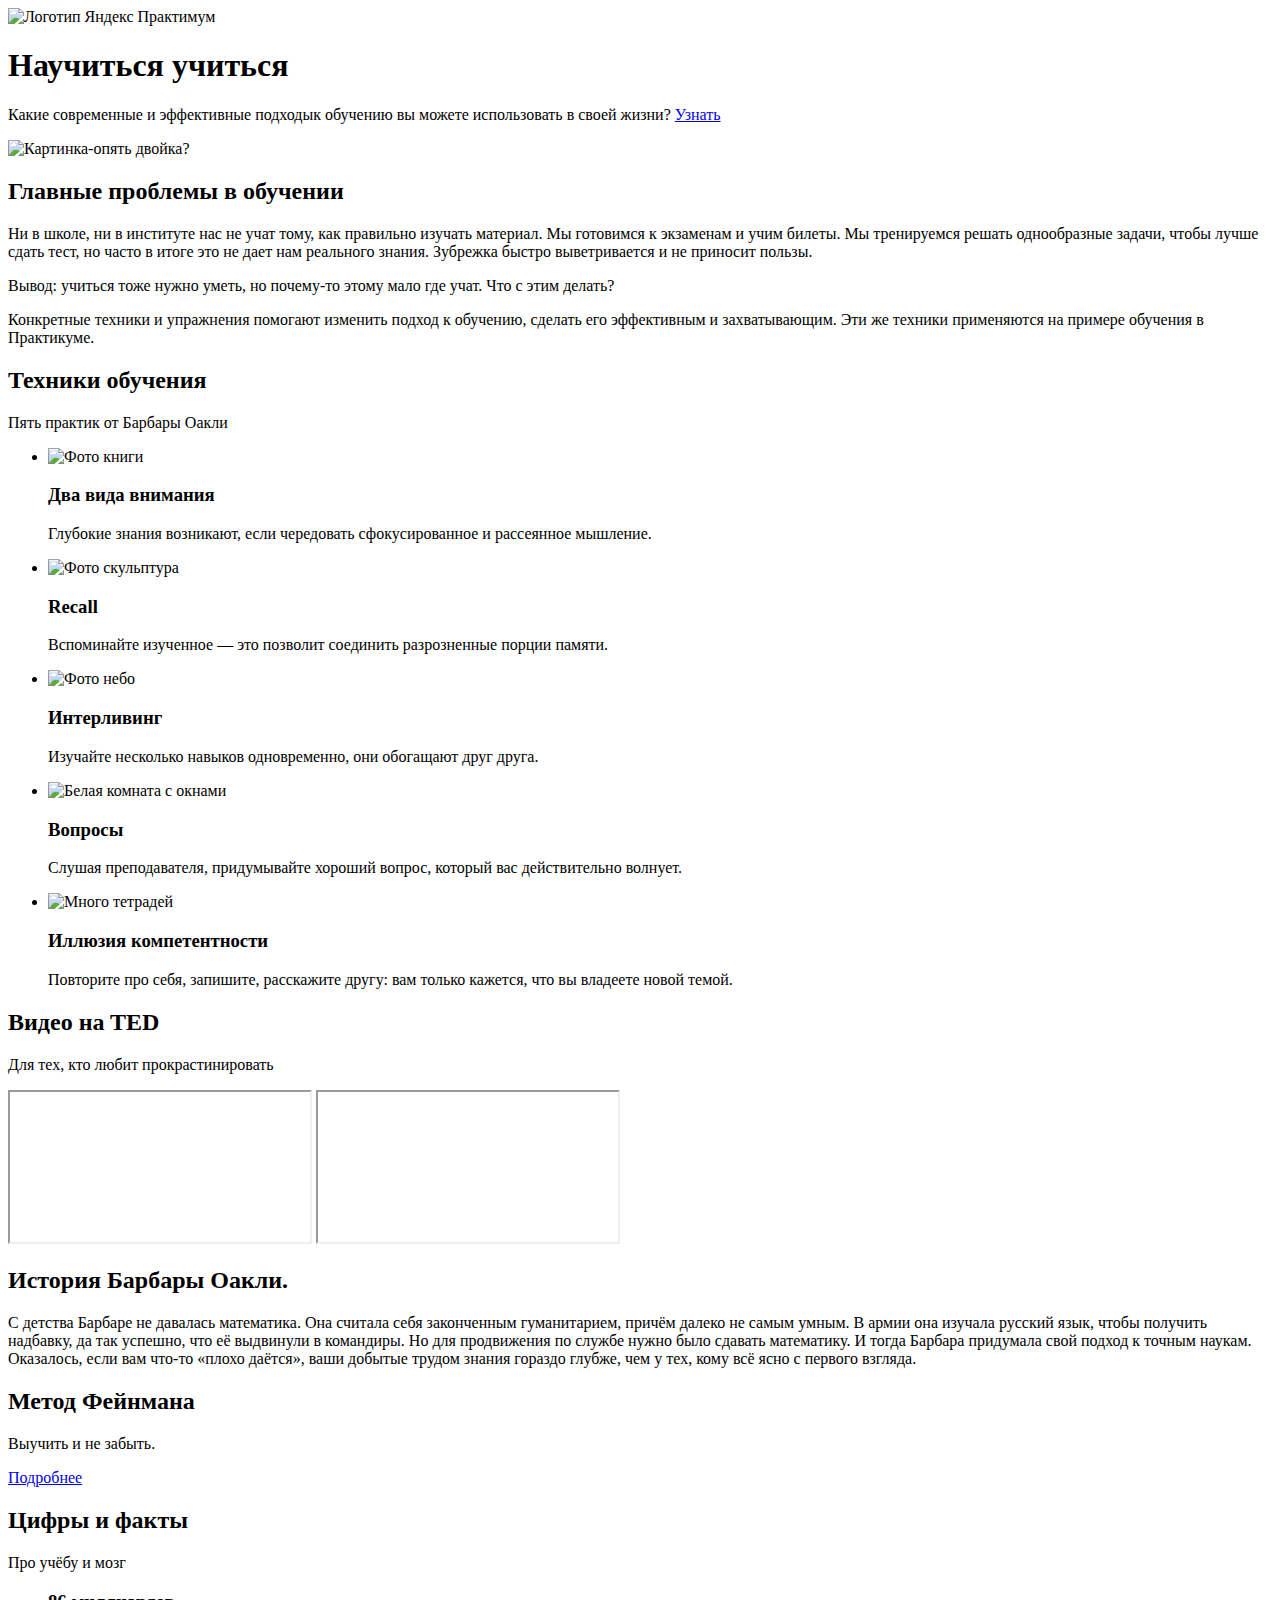
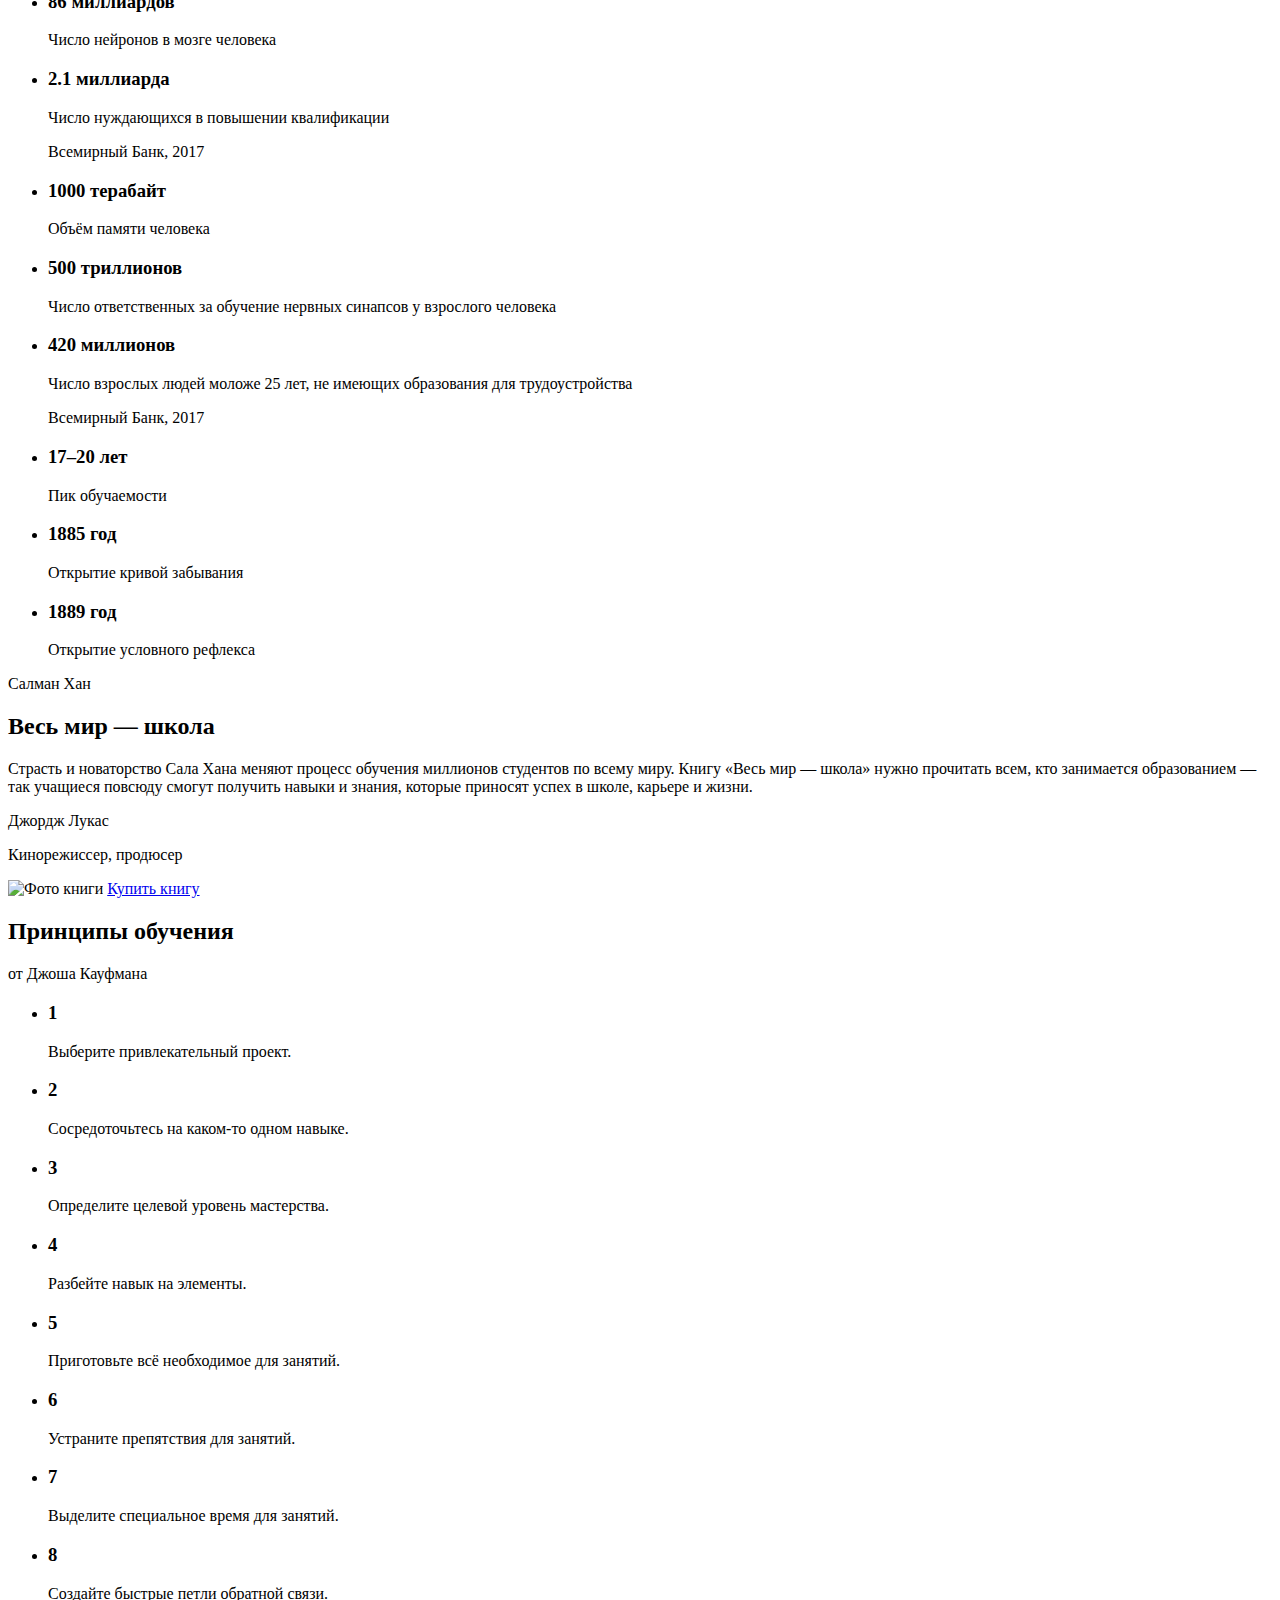
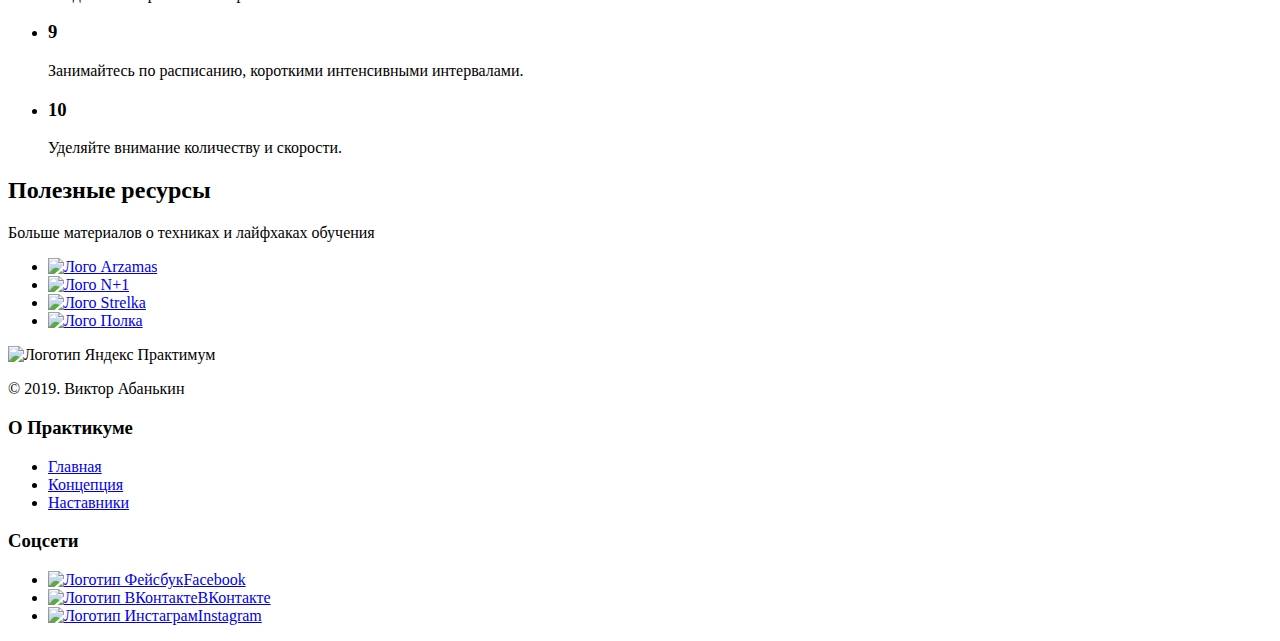
==== index.html @ f5aa92da "Доп. проект" ====
<!DOCTYPE html>
<html lang="ru">

<head>
  <meta charset="UTF-8">
  <meta name="viewport" content="width=device-width, initial-scale=1.0">
  <meta name="description" content="Проектная работа №2 Александра Валышева на Яндекс.Практикуме">
  <meta name="keywords" content="principles, methods, training">
  <meta name="author" content="Александр Валышев">
  <link rel="stylesheet" href="./pages/index.css">
  <title>Научиться учиться</title>
</head>

<body>
  <div class="page">
    <header class="header">
      <img class="logo logo_place_header" src="./images/images_sprint-1/logo/logo_place_header.svg"
        alt="Логотип Яндекс Практимум">
      <h1 class="header__title">Научиться учиться</h1>
      <p class="header__subtitle">Какие современные и эффективные подходык обучению
        вы можете использовать в своей жизни? <a href="#" class="header__link"> Узнать </a></p>
      <img class="header__main-illustration" src="./images/images_sprint-1/header-image.png"
        alt="Картинка-опять двойка?">
      <div class="rotation header__square-pic"></div>
    </header>

    <main class="content">
      <section class="description">
        <div class="two-columns">
          <h2 class="two-columns__brief">Главные проблемы в обучении</h2>
          <div class="two-columns__main-text">
            <p class="two-columns__paragraph">Ни в школе, ни в институте нас не учат тому,
              как правильно изучать материал. Мы готовимся к экзаменам и учим билеты.
              Мы тренируемся решать однообразные задачи, чтобы лучше сдать тест,
              но часто в итоге это не дает нам реального знания. Зубрежка быстро выветривается и не приносит пользы.</p>
            <p class="two-columns__paragraph"><span class="two-columns__span-accent">Вывод:</span>
              учиться тоже нужно уметь, но почему-то этому мало где учат. Что с этим делать?</p>
            <p class="two-columns__paragraph">Конкретные техники и упражнения помогают изменить подход к обучению,
              сделать его эффективным и захватывающим. Эти же техники применяются на примере обучения в Практикуме.</p>
          </div>
        </div>
      </section>

      <section class="techniques">
        <h2 class="section-title">Техники обучения</h2>
        <p class="section-subtitle">Пять практик от Барбары Оакли</p>
        <ul class="cards">
          <li class="cards__item">
            <img class="cards__image" src="./images/images_sprint-2/cards-attention.png" alt="Фото книги">
            <h3 class="cards__title">Два вида внимания</h3>
            <p class="cards__description">Глубокие знания возникают, если чередовать сфокусированное и
              рассеянное мышление.</p>
          </li>
          <li class="cards__item">
            <img class="cards__image" src="./images/images_sprint-2/cards-recall.png" alt="Фото скульптура">
            <h3 class="cards__title">Recall</h3>
            <p class="cards__description">Вспоминайте изученное — это позволит соединить разрозненные порции памяти.</p>
          </li>
          <li class="cards__item">
            <img class="cards__image" src="./images/images_sprint-2/cards-interliving.png" alt="Фото небо">
            <h3 class="cards__title">Интерливинг</h3>
            <p class="cards__description">Изучайте несколько навыков одновременно, они обогащают друг друга.</p>
          </li>
          <li class="cards__item">
            <img class="cards__image" src="./images/images_sprint-2/cards-question.png" alt="Белая комната с окнами">
            <h3 class="cards__title">Вопросы</h3>
            <p class="cards__description">Слушая преподавателя, придумывайте хороший вопрос, который вас действительно
              волнует.</p>
          </li>
          <li class="cards__item">
            <img class="cards__image" src="./images/images_sprint-2/cards-competence.png" alt="Много тетрадей">
            <h3 class="cards__title">Иллюзия компетентности</h3>
            <p class="cards__description">Повторите про себя, запишите, расскажите другу: вам только кажется, что вы
              владеете новой темой.</p>
          </li>
        </ul>
      </section>

      <section class="video">
        <h2 class="section-title">Видео нa TED</h2>
        <p class="section-subtitle">Для тех, кто любит прокрастинировать</p>
        <div class="video__iframes">
          <iframe class="video__iframe" src="https://www.youtube.com/embed/5MgBikgcWnY"
            allow="accelerometer; autoplay; encrypted-media; gyroscope; picture-in-picture" allowfullscreen></iframe>
          <iframe class="video__iframe" src="https://www.youtube.com/embed/arj7oStGLkU"
            allow="accelerometer; autoplay; encrypted-media; gyroscope; picture-in-picture" allowfullscreen></iframe>
        </div>
      </section>

      <section class="oakley">
        <div class="two-columns">
          <h2 class="two-columns__brief">История Барбары Оакли.</h2>
          <div class="two-columns__main-text">
            <p class="two-columns__paragraph">С детства Барбаре не давалась математика.
              Она считала себя законченным гуманитарием, причём далеко не самым умным.
              В армии она изучала русский язык, чтобы получить надбавку, да так успешно,
              что её выдвинули в командиры. Но для продвижения по службе нужно было сдавать математику.
              И тогда Барбара придумала свой подход к точным наукам.
              Оказалось, если вам что-то «плохо даётся», ваши добытые трудом знания гораздо глубже,
              чем у тех, кому всё ясно с первого взгляда.</p>
          </div>
        </div>
      </section>

      <section class="feinman">
        <h2 class="feinman__title">Метод Фейнмана</h2>
        <p class="feinman__subtitle">Выучить и не забыть.</p>
        <a href="#" class="feinman__link">Подробнее</a>
        <!-- <img class="feinman__image" src="./images/images_sprint-1/feynman.png" alt="Фото Фейнмана"> -->
      </section>

      <section class="digits">
        <h2 class="section-title">Цифры и факты</h2>
        <p class="section-subtitle">Про учёбу и мозг</p>
        <ul class="table">
          <li class="table__cell">
            <h3 class="table__heading">86 миллиардов</h3>
            <p class="table__text">Число нейронов в мозге человека</p>
          </li>
          <li class="table__cell">
            <h3 class="table__heading">2.1 миллиарда</h3>
            <p class="table__text">Число нуждающихся в повышении квалификации</p>
            <p class="table__text">Всемирный Банк, 2017</p>
          </li>
          <li class="table__cell">
            <h3 class="table__heading">1000 терабайт</h3>
            <p class="table__text">Объём памяти человека</p>
          </li>
          <li class="table__cell">
            <h3 class="table__heading">500 триллионов</h3>
            <p class="table__text">Число ответственных за обучение нервных синапсов у взрослого человека</p>
          </li>
          <li class="table__cell">
            <h3 class="table__heading">420 миллионов</h3>
            <p class="table__text">Число взрослых людей моложе 25 лет, не имеющих образования для трудоустройства</p>
            <p class="table__text">Всемирный Банк, 2017</p>
          </li>
          <li class="table__cell">
            <h3 class="table__heading">17–20 лет</h3>
            <p class="table__text">Пик обучаемости</p>
          </li>
          <li class="table__cell">
            <h3 class="table__heading">1885 год</h3>
            <p class="table__text">Открытие кривой забывания</p>
          </li>
          <li class="table__cell">
            <h3 class="table__heading">1889 год</h3>
            <p class="table__text">Открытие условного рефлекса</p>
          </li>
        </ul>
      </section>

      <section class="khan">
        <div class="khan__container">
          <p class="khan__author">Салман Хан</p>
          <h2 class="khan__title">Весь мир — школа</h2>
          <p class="khan__quote">Страсть и новаторство Сала Хана меняют процесс обучения миллионов студентов по всему
            миру.
            Книгу «Весь мир — школа» нужно прочитать всем, кто занимается образованием —
            так учащиеся повсюду смогут получить навыки и знания, которые приносят успех в школе, карьере и жизни.
          </p>
          <p class="khan__quote-author">Джордж Лукас</p>
          <p class="khan__quote-author-subline">Кинорежиссер, продюсер</p>
          <div class="khan__book-container">
            <img class="khan__book-pic" src="./images/images_sprint-2/khan-book.jpg" alt="Фото книги">
            <a href="#" class="khan__buy-link"> Купить книгу </a>
          </div>
        </div>
      </section>

      <section class="kaufman">
        <h2 class="section-title section-title_theme_dark">Принципы обучения</h2>
        <p class="section-subtitle section-subtitle_theme_dark">от Джоша Кауфмана</p>
        <ul class="table table_theme_dark">
          <li class="table__cell table__cell_theme_dark">
            <h3 class="table__heading table__heading_theme_dark">1</h3>
            <p class="table__text table__text_theme_dark">Выберите привлекательный проект.</p>
          </li>
          <li class="table__cell table__cell_theme_dark">
            <h3 class="table__heading table__heading_theme_dark">2</h3>
            <p class="table__text table__text_theme_dark">Сосредоточьтесь на каком-то одном навыке.</p>
          </li>
          <li class="table__cell table__cell_theme_dark">
            <h3 class="table__heading table__heading_theme_dark">3</h3>
            <p class="table__text table__text_theme_dark">Определите целевой уровень мастерства.</p>
          </li>
          <li class="table__cell table__cell_theme_dark">
            <h3 class="table__heading table__heading_theme_dark">4</h3>
            <p class="table__text table__text_theme_dark">Разбейте навык на элементы.</p>
          </li>
          <li class="table__cell table__cell_theme_dark">
            <h3 class="table__heading table__heading_theme_dark">5</h3>
            <p class="table__text table__text_theme_dark">Приготовьте всё необходимое для занятий.</p>
          </li>
          <li class="table__cell table__cell_theme_dark">
            <h3 class="table__heading table__heading_theme_dark">6</h3>
            <p class="table__text table__text_theme_dark">Устраните препятствия для занятий.</p>
          </li>
          <li class="table__cell table__cell_theme_dark">
            <h3 class="table__heading table__heading_theme_dark">7</h3>
            <p class="table__text table__text_theme_dark">Выделите специальное время для занятий.</p>
          </li>
          <li class="table__cell table__cell_theme_dark">
            <h3 class="table__heading table__heading_theme_dark">8</h3>
            <p class="table__text table__text_theme_dark">Создайте быстрые петли обратной связи.</p>
          </li>
          <li class="table__cell table__cell_theme_dark">
            <h3 class="table__heading table__heading_theme_dark">9</h3>
            <p class="table__text table__text_theme_dark">Занимайтесь по расписанию, короткими интенсивными интервалами.
            </p>
          </li>
          <li class="table__cell table__cell_theme_dark">
            <h3 class="table__heading table__heading_theme_dark">10</h3>
            <p class="table__text table__text_theme_dark">Уделяйте внимание количеству и скорости.</p>
          </li>
        </ul>
        <div class="rotation kaufman__triangle"></div>
      </section>

      <section class="resources">
        <h2 class="section-title">Полезные ресурсы</h2>
        <p class="section-subtitle">Больше материалов о техниках и лайфхаках обучения</p>
        <ul class="resources__logo-zone">
          <li><a href="#" class="resources__link"><img class="resources__logo"
                src="./images/images_sprint-2/logo/resources-arzamas.svg" alt="Лого Arzamas"></a></li>
          <li><a href="#" class="resources__link"><img class="resources__logo"
                src="./images/images_sprint-2/logo/resources-n1.svg" alt="Лого N+1"></a></li>
          <li><a href="#" class="resources__link"><img class="resources__logo"
                src="./images/images_sprint-2/logo/resources-strelka.svg" alt="Лого Strelka"></a></li>
          <li><a href="#" class="resources__link"><img class="resources__logo"
                src="./images/images_sprint-2/logo/resources-polka.svg" alt="Лого Полка"></a></li>
        </ul>
      </section>
    </main>
    <footer class="footer">
      <div class="footer__columns">
        <div class=" footer__column footer__column_content_copyright">
          <img class="logo logo_place_footer" src="./images/images_sprint-1/logo/logo_place_footer.svg"
            alt="Логотип Яндекс Практимум">
          <p class="footer__author"> &copy; 2019. Виктор Абанькин</p>
        </div>
        <nav class="footer__column footer__column_content_info">
          <h3 class="footer__column-heading">О Практикуме</h3>
          <ul class="footer__column-links">
            <li><a href="#" class="footer__column-link">Главная</a></li>
            <li><a href="#" class="footer__column-link">Концепция</a></li>
            <li><a href="#" class="footer__column-link">Наставники</a></li>
          </ul>
        </nav>
        <nav class="footer__column footer__column_content_social">
          <h3 class="footer__column-heading">Соцсети</h3>
          <ul class="footer__column-links">
            <li><a href="#" class="footer__column-link"><img class="footer__social-icon"
                  src="./images/images_sprint-1/logo/facebook_color_white.svg" alt="Логотип Фейсбук">Facebook</a></li>
            <li><a href="#" class="footer__column-link"><img class="footer__social-icon"
                  src="./images/images_sprint-1/logo/vk_color_white.svg" alt="Логотип ВКонтакте">ВКонтакте</a></li>
            <li><a href="#" class="footer__column-link"><img class="footer__social-icon"
                  src="./images/images_sprint-1/logo/instagram_color_white.svg" alt="Логотип Инстаграм">Instagram</a>
            </li>
          </ul>
        </nav>
      </div>
    </footer>
  </div>
</body>

</html>
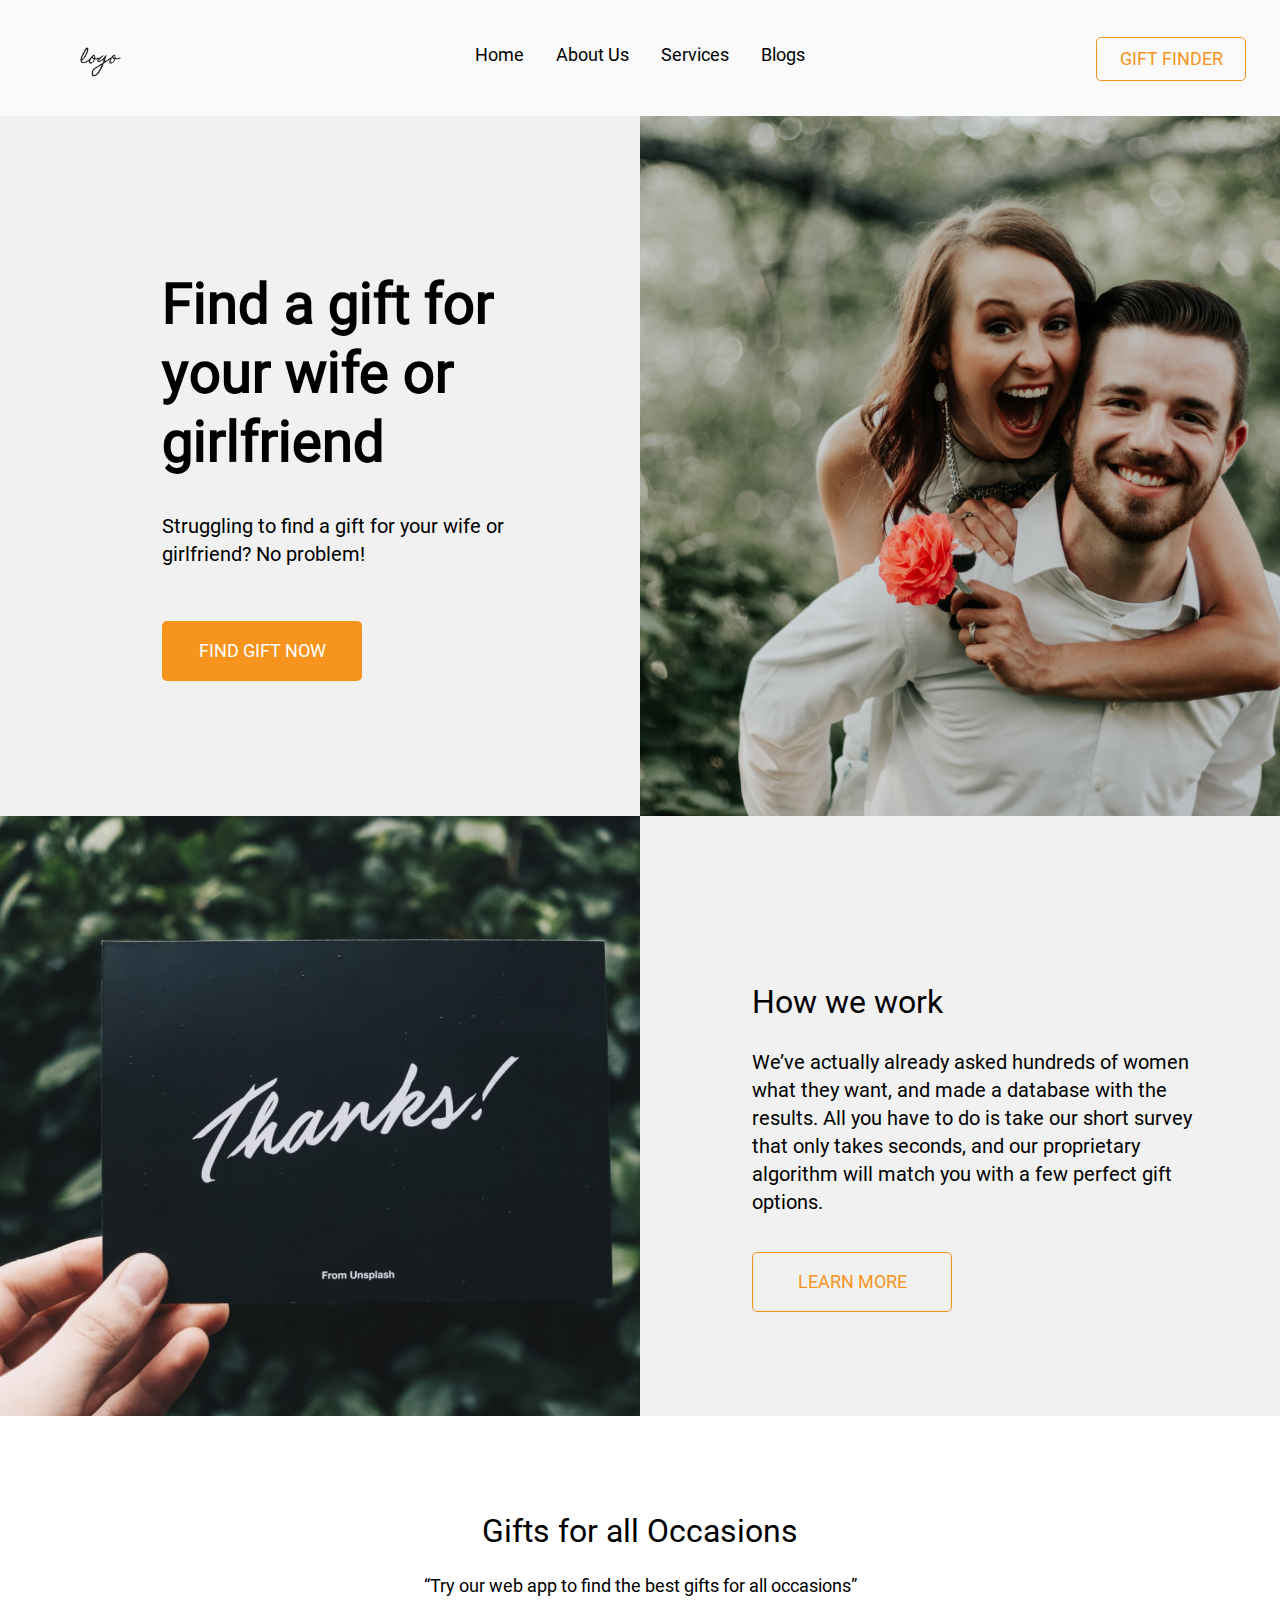
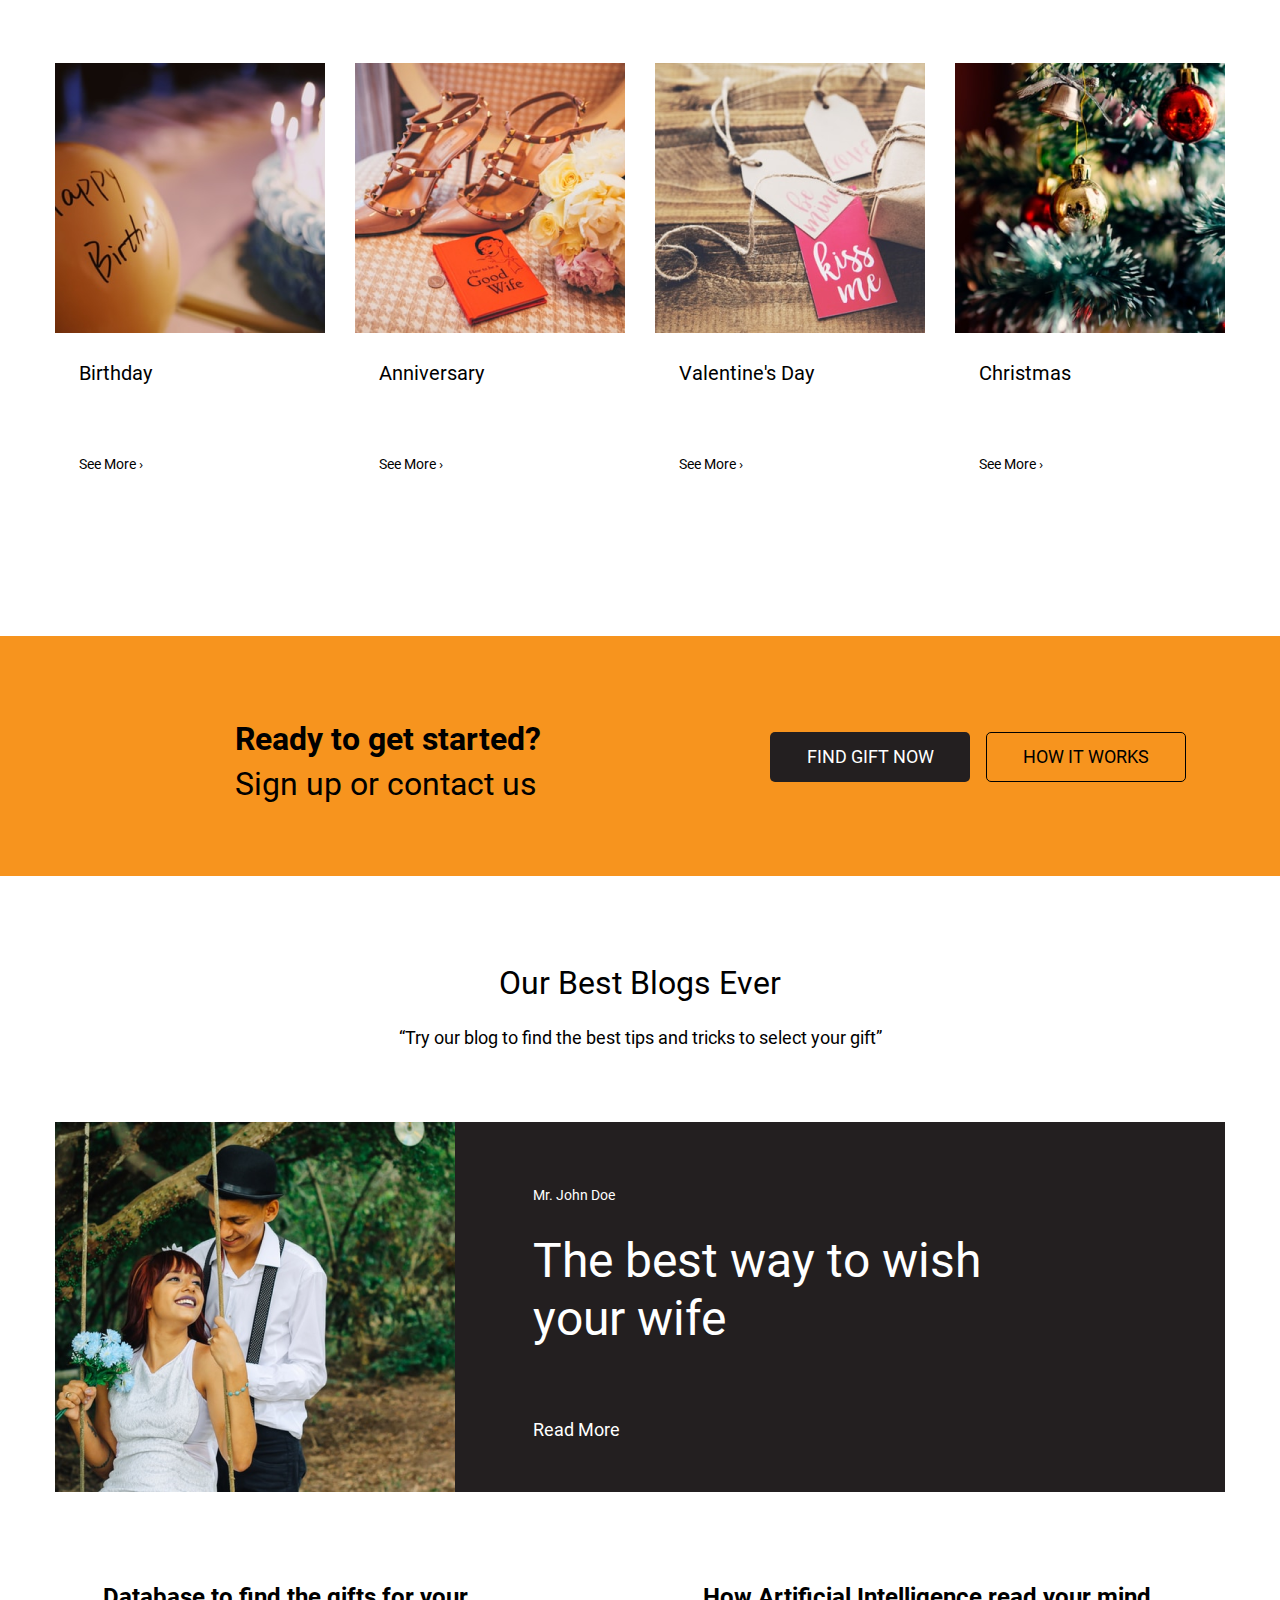
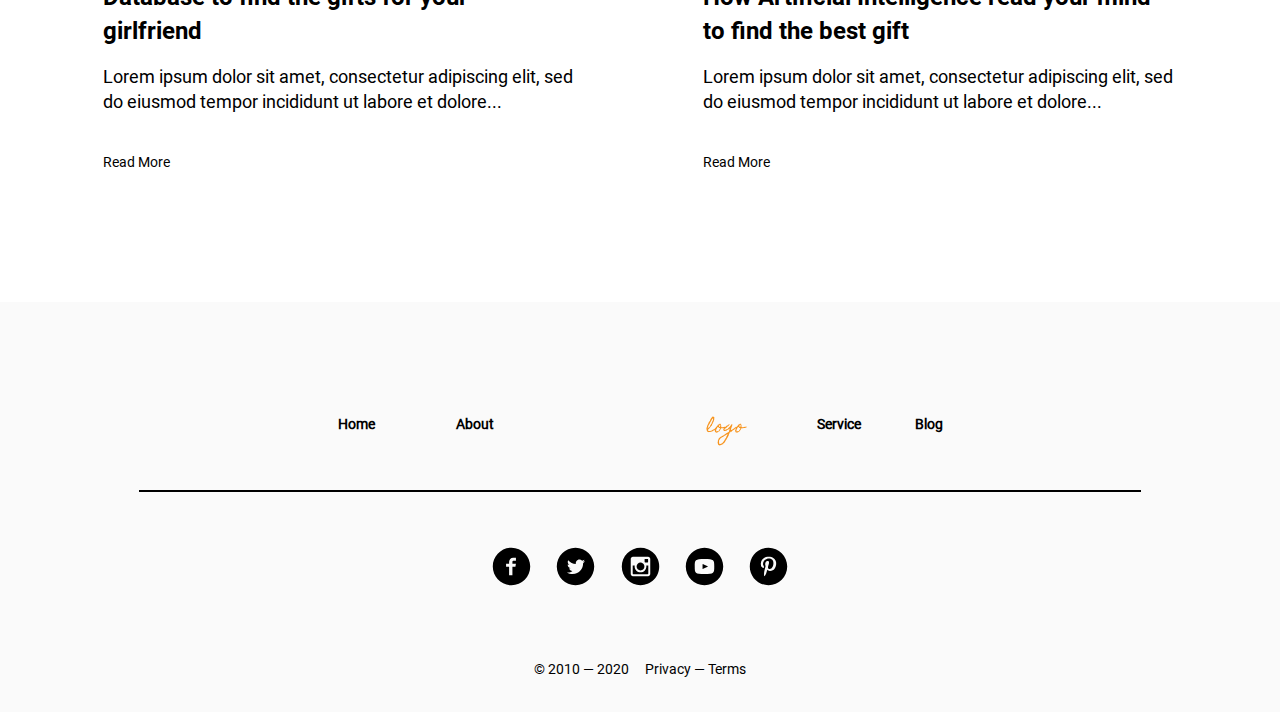
==== commit 507bc05e: "Доп. проект, исправлены замечания" ====
--- a/index.html
+++ b/index.html
@@ -4,261 +4,153 @@
 <head>
   <meta charset="UTF-8">
   <meta name="viewport" content="width=device-width, initial-scale=1.0">
-  <meta name="description" content="Проектная работа №2 Александра Валышева на Яндекс.Практикуме">
-  <meta name="keywords" content="principles, methods, training">
+  <meta name="description" content="Дополнительный проект №1 Александра Валышева на Яндекс.Практикуме">
+  <meta name="keywords" content="training">
   <meta name="author" content="Александр Валышев">
-  <link rel="stylesheet" href="./pages/index.css">
-  <title>Научиться учиться</title>
+  <link rel="stylesheet" href="./pages/template.css">
+  <title>Template</title>
 </head>
 
 <body>
   <div class="page">
     <header class="header">
-      <img class="logo logo_place_header" src="./images/images_sprint-1/logo/logo_place_header.svg"
-        alt="Логотип Яндекс Практимум">
-      <h1 class="header__title">Научиться учиться</h1>
-      <p class="header__subtitle">Какие современные и эффективные подходык обучению
-        вы можете использовать в своей жизни? <a href="#" class="header__link"> Узнать </a></p>
-      <img class="header__main-illustration" src="./images/images_sprint-1/header-image.png"
-        alt="Картинка-опять двойка?">
-      <div class="rotation header__square-pic"></div>
+      <img class="logo logo_place_header" src="./images/logo/Logo.svg" alt="Логотип">
+      <nav class="header__navigation-bar">
+        <ul class="header__links">
+          <li class="header__link"><a class="link link_color_black" href="#">Home</a></li>
+          <li class="header__link"><a class="link link_color_black" href="#">About Us</a></li>
+          <li class="header__link"><a class="link link_color_black" href="#">Services</a></li>
+          <li class="header__link"><a class="link link_color_black" href="#">Blogs</a></li>
+        </ul>
+      </nav>
+      <div class="button button_place_navigation-bar">
+        <a class="link button__text button__text_place_navigation-bar" href="#">gift finder</a>
+      </div>
     </header>
+    <main class="content">
+      <section class="hero-side">
+        <div class="hero-side__left">
+          <h1 class="hero-side__title">Find a gift for your wife or girlfriend</h1>
+          <p class="hero-side__question">Struggling to find a gift for your wife or girlfriend? No problem!</p>
+          <div class="button button_place_hero-side">
+            <a class="link button__text button__text_place_hero-side" href="#">Find gift now</a>
+          </div>
+        </div>
+        <div class="hero-side__right"></div>
+      </section>
 
-    <main class="content">
-      <section class="description">
-        <div class="two-columns">
-          <h2 class="two-columns__brief">Главные проблемы в обучении</h2>
-          <div class="two-columns__main-text">
-            <p class="two-columns__paragraph">Ни в школе, ни в институте нас не учат тому,
-              как правильно изучать материал. Мы готовимся к экзаменам и учим билеты.
-              Мы тренируемся решать однообразные задачи, чтобы лучше сдать тест,
-              но часто в итоге это не дает нам реального знания. Зубрежка быстро выветривается и не приносит пользы.</p>
-            <p class="two-columns__paragraph"><span class="two-columns__span-accent">Вывод:</span>
-              учиться тоже нужно уметь, но почему-то этому мало где учат. Что с этим делать?</p>
-            <p class="two-columns__paragraph">Конкретные техники и упражнения помогают изменить подход к обучению,
-              сделать его эффективным и захватывающим. Эти же техники применяются на примере обучения в Практикуме.</p>
+      <section class="feature-split">
+        <div class="feature-split__left"></div>
+        <div class="feature-split__right">
+          <h2 class="feature-split__title">How we work</h2>
+          <p class="feature-split__text">We’ve actually already asked hundreds of women what they want, and made a
+            database
+            with the results. All you have to do is take our short survey that only takes seconds, and our proprietary
+            algorithm will match you with a few perfect gift options.</p>
+          <div class="button button_place_feature-split">
+            <a class="link button__text button__text_place_feature-split" href="#">Learn More</a>
           </div>
         </div>
       </section>
 
-      <section class="techniques">
-        <h2 class="section-title">Техники обучения</h2>
-        <p class="section-subtitle">Пять практик от Барбары Оакли</p>
-        <ul class="cards">
-          <li class="cards__item">
-            <img class="cards__image" src="./images/images_sprint-2/cards-attention.png" alt="Фото книги">
-            <h3 class="cards__title">Два вида внимания</h3>
-            <p class="cards__description">Глубокие знания возникают, если чередовать сфокусированное и
-              рассеянное мышление.</p>
+      <section class="posts-tall">
+        <h2 class="title">Gifts for all Occasions</h2>
+        <p class="subtitle subtitle_place_posts-tall">“Try our web app to find the best gifts for all occasions”</p>
+        <ul class="posts-tall__cards">
+          <li class="posts-tall__card">
+            <img class="posts-tall__image" src="./images/Birthday.png" alt="Картинка">
+            <h3 class="posts-tall__heading">Birthday</h3>
+            <a class="link posts-tall__link" href="#">See More </a>
           </li>
-          <li class="cards__item">
-            <img class="cards__image" src="./images/images_sprint-2/cards-recall.png" alt="Фото скульптура">
-            <h3 class="cards__title">Recall</h3>
-            <p class="cards__description">Вспоминайте изученное — это позволит соединить разрозненные порции памяти.</p>
+          <li class="posts-tall__card">
+            <img class="posts-tall__image" src="./images/Anniversary.png" alt="Картинка">
+            <h3 class="posts-tall__heading">Anniversary</h3>
+            <a class="link posts-tall__link" href="#">See More </a>
           </li>
-          <li class="cards__item">
-            <img class="cards__image" src="./images/images_sprint-2/cards-interliving.png" alt="Фото небо">
-            <h3 class="cards__title">Интерливинг</h3>
-            <p class="cards__description">Изучайте несколько навыков одновременно, они обогащают друг друга.</p>
+          <li class="posts-tall__card">
+            <img class="posts-tall__image" src="./images/Valentine's-Day.png" alt="Картинка">
+            <h3 class="posts-tall__heading">Valentine's Day</h3>
+            <a class="link posts-tall__link" href="#">See More </a>
           </li>
-          <li class="cards__item">
-            <img class="cards__image" src="./images/images_sprint-2/cards-question.png" alt="Белая комната с окнами">
-            <h3 class="cards__title">Вопросы</h3>
-            <p class="cards__description">Слушая преподавателя, придумывайте хороший вопрос, который вас действительно
-              волнует.</p>
-          </li>
-          <li class="cards__item">
-            <img class="cards__image" src="./images/images_sprint-2/cards-competence.png" alt="Много тетрадей">
-            <h3 class="cards__title">Иллюзия компетентности</h3>
-            <p class="cards__description">Повторите про себя, запишите, расскажите другу: вам только кажется, что вы
-              владеете новой темой.</p>
+          <li class="posts-tall__card">
+            <img class="posts-tall__image" src="./images/Christmas.png" alt="Картинка">
+            <h3 class="posts-tall__heading">Christmas</h3>
+            <a class="link posts-tall__link" href="#">See More </a>
           </li>
         </ul>
       </section>
 
-      <section class="video">
-        <h2 class="section-title">Видео нa TED</h2>
-        <p class="section-subtitle">Для тех, кто любит прокрастинировать</p>
-        <div class="video__iframes">
-          <iframe class="video__iframe" src="https://www.youtube.com/embed/5MgBikgcWnY"
-            allow="accelerometer; autoplay; encrypted-media; gyroscope; picture-in-picture" allowfullscreen></iframe>
-          <iframe class="video__iframe" src="https://www.youtube.com/embed/arj7oStGLkU"
-            allow="accelerometer; autoplay; encrypted-media; gyroscope; picture-in-picture" allowfullscreen></iframe>
+      <section class="cta-section">
+        <div class="cta-section__left">
+          <h2 class="cta-section__title">Ready to get started?</h2>
+          <p class="cta-section__subtitle">Sign up or contact us</p>
         </div>
-      </section>
-
-      <section class="oakley">
-        <div class="two-columns">
-          <h2 class="two-columns__brief">История Барбары Оакли.</h2>
-          <div class="two-columns__main-text">
-            <p class="two-columns__paragraph">С детства Барбаре не давалась математика.
-              Она считала себя законченным гуманитарием, причём далеко не самым умным.
-              В армии она изучала русский язык, чтобы получить надбавку, да так успешно,
-              что её выдвинули в командиры. Но для продвижения по службе нужно было сдавать математику.
-              И тогда Барбара придумала свой подход к точным наукам.
-              Оказалось, если вам что-то «плохо даётся», ваши добытые трудом знания гораздо глубже,
-              чем у тех, кому всё ясно с первого взгляда.</p>
+        <div class="cta-section__right">
+          <div class="button button_place_cta-section-left">
+            <a class="link button__text button__text_place_cta-section-left" href="#">Find gift now</a>
+          </div>
+          <div class="button button_place_cta-section-richt">
+            <a class="link button__text button__text_place_cta-section-richt" href="#">how it works</a>
           </div>
         </div>
       </section>
 
-      <section class="feinman">
-        <h2 class="feinman__title">Метод Фейнмана</h2>
-        <p class="feinman__subtitle">Выучить и не забыть.</p>
-        <a href="#" class="feinman__link">Подробнее</a>
-        <!-- <img class="feinman__image" src="./images/images_sprint-1/feynman.png" alt="Фото Фейнмана"> -->
-      </section>
-
-      <section class="digits">
-        <h2 class="section-title">Цифры и факты</h2>
-        <p class="section-subtitle">Про учёбу и мозг</p>
-        <ul class="table">
-          <li class="table__cell">
-            <h3 class="table__heading">86 миллиардов</h3>
-            <p class="table__text">Число нейронов в мозге человека</p>
-          </li>
-          <li class="table__cell">
-            <h3 class="table__heading">2.1 миллиарда</h3>
-            <p class="table__text">Число нуждающихся в повышении квалификации</p>
-            <p class="table__text">Всемирный Банк, 2017</p>
-          </li>
-          <li class="table__cell">
-            <h3 class="table__heading">1000 терабайт</h3>
-            <p class="table__text">Объём памяти человека</p>
-          </li>
-          <li class="table__cell">
-            <h3 class="table__heading">500 триллионов</h3>
-            <p class="table__text">Число ответственных за обучение нервных синапсов у взрослого человека</p>
-          </li>
-          <li class="table__cell">
-            <h3 class="table__heading">420 миллионов</h3>
-            <p class="table__text">Число взрослых людей моложе 25 лет, не имеющих образования для трудоустройства</p>
-            <p class="table__text">Всемирный Банк, 2017</p>
-          </li>
-          <li class="table__cell">
-            <h3 class="table__heading">17–20 лет</h3>
-            <p class="table__text">Пик обучаемости</p>
-          </li>
-          <li class="table__cell">
-            <h3 class="table__heading">1885 год</h3>
-            <p class="table__text">Открытие кривой забывания</p>
-          </li>
-          <li class="table__cell">
-            <h3 class="table__heading">1889 год</h3>
-            <p class="table__text">Открытие условного рефлекса</p>
-          </li>
-        </ul>
-      </section>
-
-      <section class="khan">
-        <div class="khan__container">
-          <p class="khan__author">Салман Хан</p>
-          <h2 class="khan__title">Весь мир — школа</h2>
-          <p class="khan__quote">Страсть и новаторство Сала Хана меняют процесс обучения миллионов студентов по всему
-            миру.
-            Книгу «Весь мир — школа» нужно прочитать всем, кто занимается образованием —
-            так учащиеся повсюду смогут получить навыки и знания, которые приносят успех в школе, карьере и жизни.
-          </p>
-          <p class="khan__quote-author">Джордж Лукас</p>
-          <p class="khan__quote-author-subline">Кинорежиссер, продюсер</p>
-          <div class="khan__book-container">
-            <img class="khan__book-pic" src="./images/images_sprint-2/khan-book.jpg" alt="Фото книги">
-            <a href="#" class="khan__buy-link"> Купить книгу </a>
+      <section class="posts-blog">
+        <h2 class="title">Our Best Blogs Ever</h2>
+        <p class="subtitle subtitle_place_posts-blog">“Try our blog to find the best tips and tricks to select your
+          gift”</p>
+        <div class="posts-blog__feature">
+          <div class="posts-blog__feature-left"></div>
+          <div class="posts-blog__feature-right">
+            <p class="posts-blog__author">Mr. John Doe</p>
+            <h2 class="posts-blog__title">The best way to wish your wife</h2>
+            <a class="link posts-blog__link" href="#">Read More</a>
           </div>
         </div>
-      </section>
-
-      <section class="kaufman">
-        <h2 class="section-title section-title_theme_dark">Принципы обучения</h2>
-        <p class="section-subtitle section-subtitle_theme_dark">от Джоша Кауфмана</p>
-        <ul class="table table_theme_dark">
-          <li class="table__cell table__cell_theme_dark">
-            <h3 class="table__heading table__heading_theme_dark">1</h3>
-            <p class="table__text table__text_theme_dark">Выберите привлекательный проект.</p>
+        <ul class="posts-blog__cards">
+          <li class="posts-blog__card">
+            <h3 class="posts-blog__heading">Database to find the gifts for your girlfriend</h3>
+            <p class="posts-blog__text">Lorem ipsum dolor sit amet, consectetur adipiscing elit, sed do eiusmod tempor
+              incididunt ut labore et dolore...</p>
+            <a class="link posts-blog__link-card" href="#">Read More</a>
           </li>
-          <li class="table__cell table__cell_theme_dark">
-            <h3 class="table__heading table__heading_theme_dark">2</h3>
-            <p class="table__text table__text_theme_dark">Сосредоточьтесь на каком-то одном навыке.</p>
+          <li class="posts-blog__card">
+            <h3 class="posts-blog__heading">How Artificial Intelligence read your mind to find the best gift</h3>
+            <p class="posts-blog__text">Lorem ipsum dolor sit amet, consectetur adipiscing elit, sed do eiusmod tempor
+              incididunt ut labore et dolore...</p>
+            <a class="link posts-blog__link-card" href="#">Read More</a>
           </li>
-          <li class="table__cell table__cell_theme_dark">
-            <h3 class="table__heading table__heading_theme_dark">3</h3>
-            <p class="table__text table__text_theme_dark">Определите целевой уровень мастерства.</p>
-          </li>
-          <li class="table__cell table__cell_theme_dark">
-            <h3 class="table__heading table__heading_theme_dark">4</h3>
-            <p class="table__text table__text_theme_dark">Разбейте навык на элементы.</p>
-          </li>
-          <li class="table__cell table__cell_theme_dark">
-            <h3 class="table__heading table__heading_theme_dark">5</h3>
-            <p class="table__text table__text_theme_dark">Приготовьте всё необходимое для занятий.</p>
-          </li>
-          <li class="table__cell table__cell_theme_dark">
-            <h3 class="table__heading table__heading_theme_dark">6</h3>
-            <p class="table__text table__text_theme_dark">Устраните препятствия для занятий.</p>
-          </li>
-          <li class="table__cell table__cell_theme_dark">
-            <h3 class="table__heading table__heading_theme_dark">7</h3>
-            <p class="table__text table__text_theme_dark">Выделите специальное время для занятий.</p>
-          </li>
-          <li class="table__cell table__cell_theme_dark">
-            <h3 class="table__heading table__heading_theme_dark">8</h3>
-            <p class="table__text table__text_theme_dark">Создайте быстрые петли обратной связи.</p>
-          </li>
-          <li class="table__cell table__cell_theme_dark">
-            <h3 class="table__heading table__heading_theme_dark">9</h3>
-            <p class="table__text table__text_theme_dark">Занимайтесь по расписанию, короткими интенсивными интервалами.
-            </p>
-          </li>
-          <li class="table__cell table__cell_theme_dark">
-            <h3 class="table__heading table__heading_theme_dark">10</h3>
-            <p class="table__text table__text_theme_dark">Уделяйте внимание количеству и скорости.</p>
-          </li>
-        </ul>
-        <div class="rotation kaufman__triangle"></div>
-      </section>
-
-      <section class="resources">
-        <h2 class="section-title">Полезные ресурсы</h2>
-        <p class="section-subtitle">Больше материалов о техниках и лайфхаках обучения</p>
-        <ul class="resources__logo-zone">
-          <li><a href="#" class="resources__link"><img class="resources__logo"
-                src="./images/images_sprint-2/logo/resources-arzamas.svg" alt="Лого Arzamas"></a></li>
-          <li><a href="#" class="resources__link"><img class="resources__logo"
-                src="./images/images_sprint-2/logo/resources-n1.svg" alt="Лого N+1"></a></li>
-          <li><a href="#" class="resources__link"><img class="resources__logo"
-                src="./images/images_sprint-2/logo/resources-strelka.svg" alt="Лого Strelka"></a></li>
-          <li><a href="#" class="resources__link"><img class="resources__logo"
-                src="./images/images_sprint-2/logo/resources-polka.svg" alt="Лого Полка"></a></li>
         </ul>
       </section>
     </main>
     <footer class="footer">
-      <div class="footer__columns">
-        <div class=" footer__column footer__column_content_copyright">
-          <img class="logo logo_place_footer" src="./images/images_sprint-1/logo/logo_place_footer.svg"
-            alt="Логотип Яндекс Практимум">
-          <p class="footer__author"> &copy; 2019. Виктор Абанькин</p>
-        </div>
-        <nav class="footer__column footer__column_content_info">
-          <h3 class="footer__column-heading">О Практикуме</h3>
-          <ul class="footer__column-links">
-            <li><a href="#" class="footer__column-link">Главная</a></li>
-            <li><a href="#" class="footer__column-link">Концепция</a></li>
-            <li><a href="#" class="footer__column-link">Наставники</a></li>
-          </ul>
-        </nav>
-        <nav class="footer__column footer__column_content_social">
-          <h3 class="footer__column-heading">Соцсети</h3>
-          <ul class="footer__column-links">
-            <li><a href="#" class="footer__column-link"><img class="footer__social-icon"
-                  src="./images/images_sprint-1/logo/facebook_color_white.svg" alt="Логотип Фейсбук">Facebook</a></li>
-            <li><a href="#" class="footer__column-link"><img class="footer__social-icon"
-                  src="./images/images_sprint-1/logo/vk_color_white.svg" alt="Логотип ВКонтакте">ВКонтакте</a></li>
-            <li><a href="#" class="footer__column-link"><img class="footer__social-icon"
-                  src="./images/images_sprint-1/logo/instagram_color_white.svg" alt="Логотип Инстаграм">Instagram</a>
-            </li>
-          </ul>
-        </nav>
+      <img class="logo logo_place_footer" src="./images/logo/logo_footer.svg" alt="Логотип">
+      <nav class="footer__links">
+        <ul class="footer__links-list">
+          <li class="footer__link"><a class="link link_color_black" href="#">Home</a></li>
+          <li class="footer__link"><a class="link link_color_black" href="#">About</a></li>
+          <li class="footer__link"><a class="link link_color_black" href="#">Service</a></li>
+          <li class="footer__link"><a class="link link_color_black" href="#">Blog</a></li>
+        </ul>
+      </nav>
+      <div class="footer__line"></div>
+      <nav class="footer__social-icons">
+        <ul class="footer__social-icons-list">
+          <li class="footer__social-icon"><a class="link link_place_footer" href="#"><img class="footer__image"
+                src="./images/social-icon/entypo-social_facebook-with-circle.svg" alt="Лого"></a></li>
+          <li class="footer__social-icon"><a class="link link_place_footer" href="#"><img class="footer__image"
+                src="./images/social-icon/entypo-social_twitter-with-circle.svg" alt="Лого"></a></li>
+          <li class="footer__social-icon"><a class="link link_place_footer" href="#"><img class="footer__image"
+                src="./images/social-icon/entypo-social_instagram-with-circle.svg" alt="Лого"></a></li>
+          <li class="footer__social-icon"><a class="link link_place_footer" href="#"><img class="footer__image"
+                src="./images/social-icon/entypo-social_youtube-with-circle.svg" alt="Лого"></a></li>
+          <li class="footer__social-icon"><a class="link link_place_footer" href="#"><img class="footer__image"
+                src="./images/social-icon/entypo-social_pinterest-with-circle.svg" alt="Лого"></a></li>
+        </ul>
+      </nav>
+      <div class="footer__down">
+      <p class="footer__copyright">&copy; 2010 — 2020</p>
+      <a href="#" class="link footer__link-down">Privacy — Terms</a>
       </div>
     </footer>
   </div>
--- a/pages/template.css
+++ b/pages/template.css
@@ -0,0 +1,16 @@
+@import url(../vendor/normalize.css);
+@import url(../blocks/fonts/fonts.css);
+@import url(../blocks/page/page.css);
+@import url(../blocks/logo/logo.css);
+@import url(../blocks/header/header.css);
+@import url(../blocks/content/content.css);
+@import url(../blocks/button/button.css);
+@import url(../blocks/hero-side/hero-side.css);
+@import url(../blocks/feature-split/feature-split.css);
+@import url(../blocks/posts-tall/posts-tall.css);
+@import url(../blocks/title/title.css);
+@import url(../blocks/subtitle/subtitle.css);
+@import url(../blocks/cta-section/cta-section.css);
+@import url(../blocks/posts-blog/posts-blog.css);
+@import url(../blocks/footer/footer.css);
+@import url(../blocks/link/link.css);